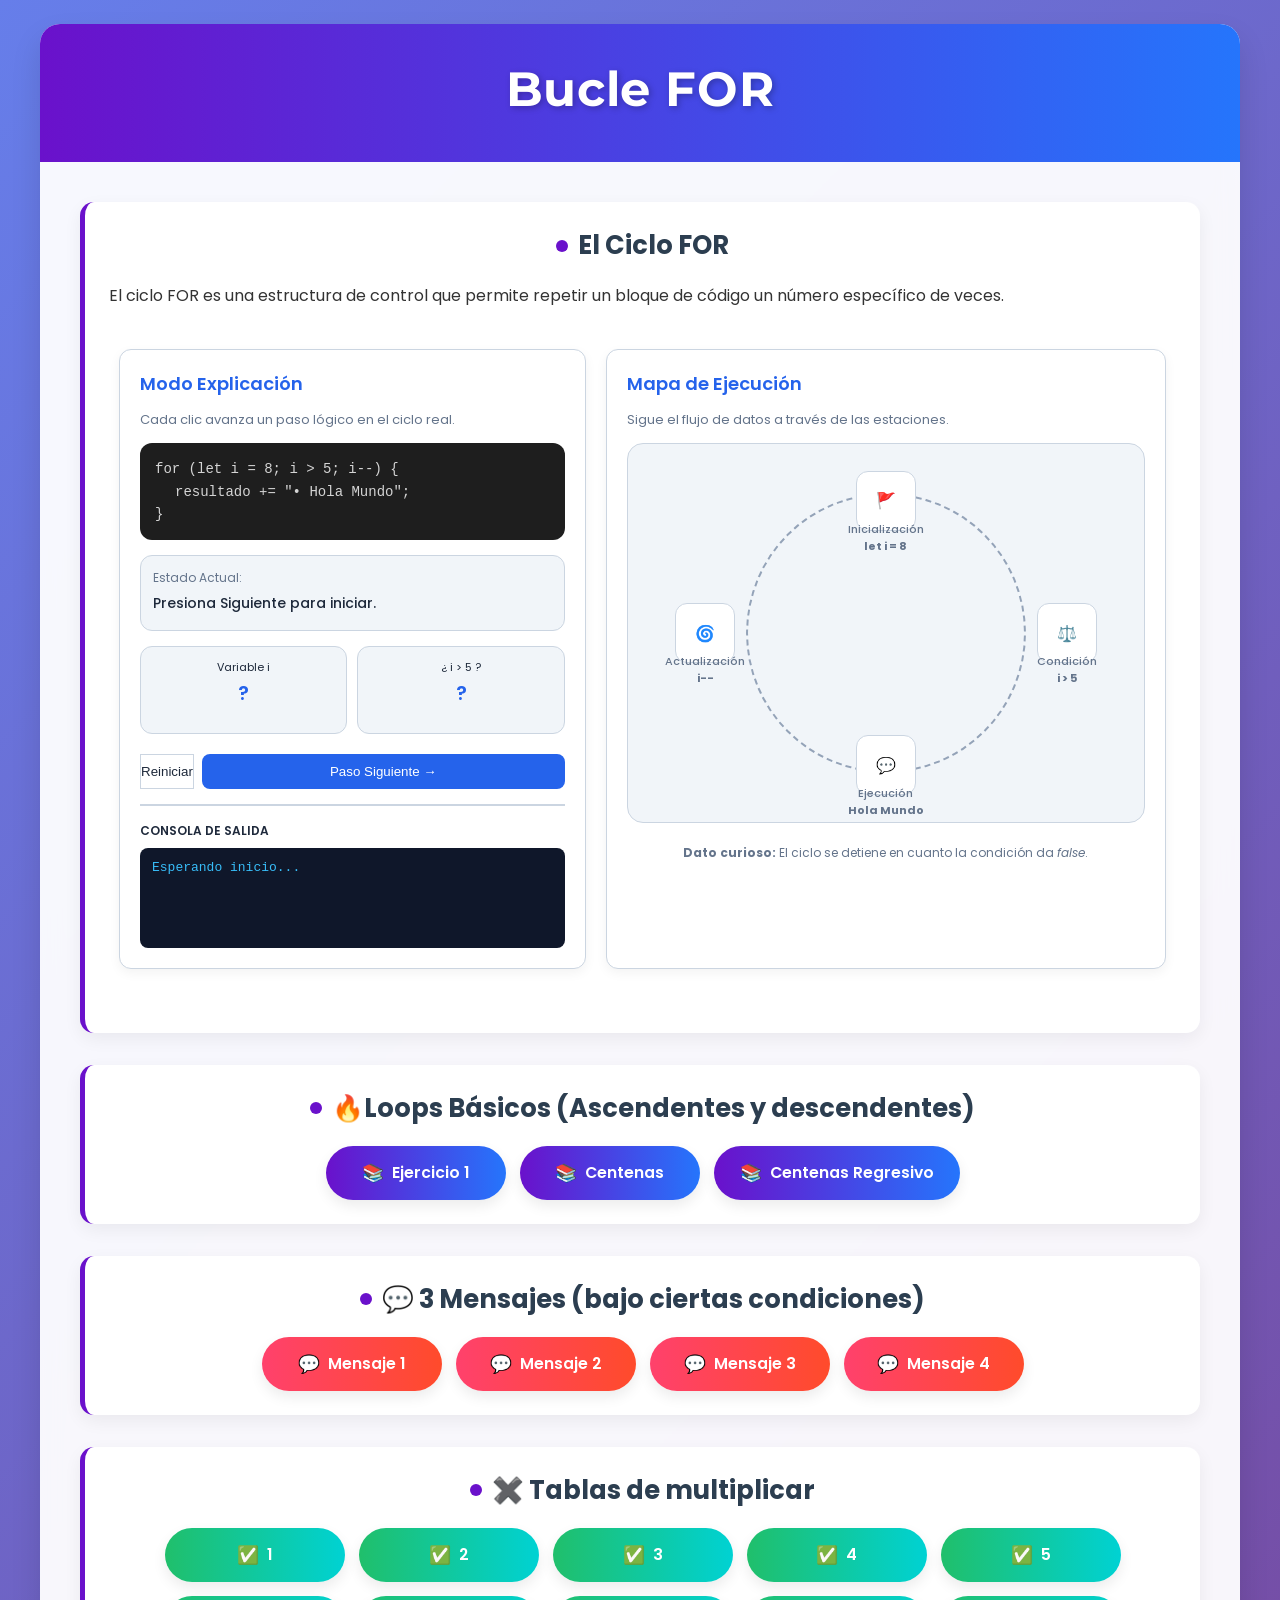
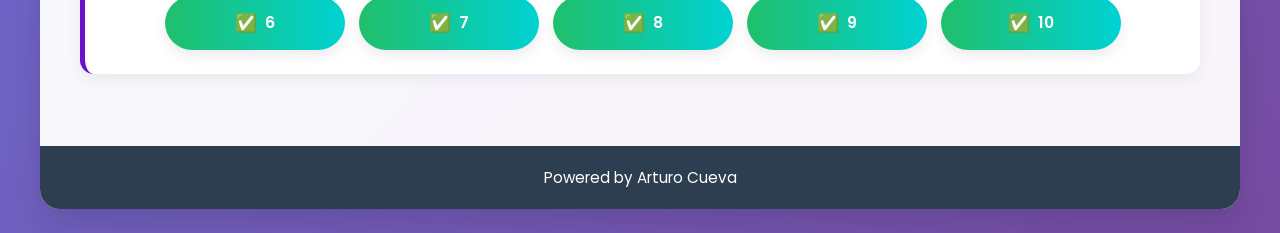
==== index.html @ 40734dd5 "Taller FOR. Agrega animacion de explicacion, js y css respectivos" ====
<!DOCTYPE html>
<html lang="en">
<head>
    <meta charset="UTF-8">
    <meta name="viewport" content="width=device-width, initial-scale=1.0">
    <title>Repaso Ciclo FOR</title>
    <link rel="stylesheet" href="repaso.css">
    <link rel="stylesheet" href="animacionBucle.css">
    <script src="repaso.js"></script>
    <script src="animacionBucle.js"></script>
    <link href="https://fonts.googleapis.com/css2?family=Poppins:wght@400;600;700&family=Montserrat:wght@800&display=swap" rel="stylesheet">
    
</head>
<body>
    <div class="container">
        <header>
            <h1>Bucle FOR</h1>
        </header>
        
        <main>
            <section class="exercise-section">
                <h2>El Ciclo FOR</h2>
                <p>El ciclo FOR es una estructura de control que permite repetir un bloque de código un número específico de veces.</p>
                <div class="animacion">
                    
                </div>
            </section>
            <section class="exercise-section">
                <h2>🔥Loops Básicos (Ascendentes y descendentes)</h2>
                <div class="button-group">
                    <button class="btn btn-primary" onclick="mostrar(1)">Ejercicio 1</button>
                    <button class="btn btn-primary" onclick="mostrar(2)">Centenas</button>
                    <button class="btn btn-primary" onclick="mostrar(3)">Centenas Regresivo</button>
                </div>
            </section>
            
            <section class="exercise-section">
                <h2>💬 3 Mensajes  (bajo ciertas condiciones)</h2>
                <div class="button-group">
                    <button class="btn btn-secondary" onclick="mostrar(4)">Mensaje 1</button>
                    <button class="btn btn-secondary" onclick="mostrar(5)">Mensaje 2</button>
                    <button class="btn btn-secondary" onclick="mostrar(6)">Mensaje 3</button>
                    <button class="btn btn-secondary" onclick="mostrar(7)">Mensaje 4</button>
                </div>
            </section>
            
            <section class="exercise-section">
                <h2>✖️ Tablas de multiplicar</h2>
                <div class="button-group">
                    <button class="btn btn-tertiary" onclick="mostrar(8)">1</button>
                    <button class="btn btn-tertiary" onclick="mostrar(9)">2</button>
                    <button class="btn btn-tertiary" onclick="mostrar(10)">3</button>
                    <button class="btn btn-tertiary" onclick="mostrar(11)">4</button>
                    <button class="btn btn-tertiary" onclick="mostrar(12)">5</button>
                    <button class="btn btn-tertiary" onclick="mostrar(13)">6</button>
                    <button class="btn btn-tertiary" onclick="mostrar(14)">7</button>
                    <button class="btn btn-tertiary" onclick="mostrar(15)">8</button>
                    <button class="btn btn-tertiary" onclick="mostrar(16)">9</button>
                    <button class="btn btn-tertiary" onclick="mostrar(17)">10</button>
                </div>
            </section>
        </main>
        
        <footer>
            <p> Powered by Arturo Cueva</p>
        </footer>
    </div>
</body>
</html>
---- repaso.css ----
/* repaso.css - Versión responsive y con contenedores más anchos */

/* === Variables de color y breakpoints === */
:root {
    --primary: #6a11cb;
    --secondary: #2575fc;
    --accent: #ff416c;
    --dark: #2c3e50;
    --light: #f8f9fa;
    --success: #20bf6b;
    --warning: #f7b731;
    --danger: #eb3b5a;

    /* Espaciados y tamaños */
    --container-max: 1100px;
    --page-padding: 24px;
    --card-padding: 24px;

    /* Breakpoints */
    --bp-lg: 1200px;
    --bp-md: 992px;
    --bp-sm: 768px;
    --bp-xs: 480px;
}

/* === Reset básico === */
* {
    margin: 0;
    padding: 0;
    box-sizing: border-box;
}

/* === Body y layout principal === */
body {
    font-family: 'Poppins', sans-serif;
    background: linear-gradient(135deg, #667eea 0%, #764ba2 100%);
    min-height: 100vh;
    padding: var(--page-padding);
    color: #333;
    -webkit-font-smoothing: antialiased;
    -moz-osx-font-smoothing: grayscale;
}

.container {
    max-width: var(--container-max);
    margin: 0 auto;
    background: rgba(255, 255, 255, 0.95);
    border-radius: 20px;
    box-shadow: 0 15px 30px rgba(0, 0, 0, 0.12);
    overflow: hidden;
    backdrop-filter: blur(10px);
}

/* === Header === */
header {
    background: linear-gradient(to right, var(--primary), var(--secondary));
    color: white;
    padding: 36px;
    text-align: center;
}

header h1 {
    font-family: 'Montserrat', sans-serif;
    font-size: 2.6rem;
    margin-bottom: 8px;
    text-shadow: 2px 2px 6px rgba(0, 0, 0, 0.25);
    letter-spacing: 0.6px;
}

header p {
    font-size: 1.05rem;
    opacity: 0.92;
}

/* === Main content === */
main {
    padding: 40px;
}

/* === Exercise sections (cards) === */
.exercise-section {
    margin-bottom: 32px;
    padding: var(--card-padding);
    border-radius: 14px;
    background: white;
    box-shadow: 0 6px 18px rgba(0, 0, 0, 0.06);
    transition: box-shadow 0.25s ease;
    border-left: 5px solid var(--primary);
    /* Anular float/animation por seguridad (prevención de "sube y baja") */
    animation: none !important;
}

.exercise-section:hover {
    transform: none !important;
    box-shadow: 0 8px 22px rgba(0, 0, 0, 0.08);
}

.exercise-section h2 {
    font-size: 1.6rem;
    margin-bottom: 18px;
    display: flex;
    align-items: center;
    justify-content: center;
    color: var(--dark);
}

.exercise-section h2::before {
    content: "";
    display: inline-block;
    width: 12px;
    height: 12px;
    background: var(--primary);
    border-radius: 50%;
    margin-right: 10px;
}

/* === Button group & buttons === */
.button-group {
    display: flex;
    flex-wrap: wrap;
    justify-content: center;
    gap: 14px;
}

.btn {
    font-family: 'Poppins', sans-serif;
    font-weight: 600;
    padding: 12px 22px;
    border: none;
    border-radius: 50px;
    cursor: pointer;
    font-size: 0.98rem;
    transition: box-shadow 0.2s ease, opacity 0.15s ease;
    box-shadow: 0 6px 14px rgba(0, 0, 0, 0.08);
    display: flex;
    align-items: center;
    justify-content: center;
    min-width: 160px;
    text-align: center;
}

/* Suavizar el hover sin desplazar verticalmente */
.btn:hover {
    transform: none;
    box-shadow: 0 10px 20px rgba(0,0,0,0.10);
    opacity: 0.98;
}

.btn:active {
    transform: none;
}

/* Button styles */
.btn-primary {
    background: linear-gradient(to right, var(--primary), var(--secondary));
    color: white;
}

.btn-secondary {
    background: linear-gradient(to right, var(--accent), #ff4b2b);
    color: white;
}

.btn-tertiary {
    background: linear-gradient(to right, var(--success), #00d2d3);
    color: white;
}

/* Icons before text */
.btn::before {
    margin-right: 8px;
    font-size: 1.1rem;
}

.btn-primary::before { content: "📚"; }
.btn-secondary::before { content: "💬"; }
.btn-tertiary::before { content: "✅"; }

/* === Footer === */
footer {
    background: var(--dark);
    color: white;
    text-align: center;
    padding: 20px;
    font-size: 0.95rem;
}

/* === Popup styles (sin cambios funcionales) === */
.popup-overlay {
    position: fixed;
    top: 0;
    left: 0;
    width: 100%;
    height: 100%;
    background: rgba(0, 0, 0, 0.7);
    display: flex;
    justify-content: center;
    align-items: center;
    z-index: 1000;
    backdrop-filter: blur(5px);
}

.popup-content {
    background: white;
    border-radius: 15px;
    padding: 30px;
    max-width: 90%;
    width: 520px;
    box-shadow: 0 20px 40px rgba(0, 0, 0, 0.3);
    position: relative;
    animation: popup-appear 0.36s ease;
}

@keyframes popup-appear {
    from { opacity: 0; transform: translateY(12px) scale(0.98); }
    to   { opacity: 1; transform: translateY(0) scale(1); }
}

.popup-content h3 {
    color: var(--primary);
    margin-top: 0;
    font-size: 1.5rem;
    border-bottom: 2px solid #eee;
    padding-bottom: 12px;
    margin-bottom: 18px;
    text-align: center;
}

.popup-content pre {
    background: #f8f9fa;
    border-radius: 10px;
    padding: 16px;
    font-family: 'Courier New', monospace;
    font-size: 1rem;
    line-height: 1.5;
    max-height: 320px;
    overflow-y: auto;
    white-space: pre-wrap;
    text-align: left;
}

.popup-close {
    position: absolute;
    top: 12px;
    right: 16px;
    font-size: 1.4rem;
    background: none;
    border: none;
    cursor: pointer;
    color: #999;
    transition: color 0.18s;
}

.popup-close:hover { color: var(--danger); }

/* === Responsive adjustments === */

/* Large desktops ( > 1200px ) - make container a touch wider on very large screens */
@media (min-width: 1201px) {
    :root { --container-max: 1200px; }
    header h1 { font-size: 3rem; }
    .btn { min-width: 180px; padding: 14px 26px; }
}

/* Medium screens (<= 1200px) */
@media (max-width: 1200px) {
    main { padding: 36px; }
    .container { margin: 12px auto; }
}

/* Tablets and small laptops (<= 992px) */
@media (max-width: 992px) {
    .container { max-width: 920px; }
    header { padding: 30px; }
    header h1 { font-size: 2.4rem; }
    main { padding: 32px; }
    .exercise-section { padding: 20px; border-radius: 12px; }
    .btn { min-width: 150px; padding: 12px 20px; font-size: 0.95rem; }
}

/* Small tablets and large phones (<= 768px) - stack layouts */
@media (max-width: 768px) {
    :root { --container-max: 100%; }
    .container { margin: 8px; border-radius: 12px; }
    main { padding: 20px; }
    .grid-two {
        display: block;
    }
    .exercise-section h2 { font-size: 1.4rem; }
    .button-group { gap: 12px; }
    .btn { width: 100%; min-width: 0; }
}

/* Extra small phones (<= 480px) */
@media (max-width: 480px) {
    header { padding: 20px; }
    header h1 { font-size: 1.6rem; }
    main { padding: 16px; }
    .exercise-section { padding: 16px; }
    .btn { padding: 10px 14px; font-size: 0.95rem; border-radius: 10px; }
    .popup-content { padding: 16px; width: 95%; }
    .popup-content h3 { font-size: 1.25rem; }
}

/* === Utility tweaks for specific elements that could feel apretados === */

/* Slightly larger spacing in the main cards content */
.exercise-section p,
.exercise-section li {
    line-height: 1.6;
    margin-bottom: 12px;
}

/* Make code blocks and terminals more roomy */
.code-block, pre, code {
    font-size: 0.95rem;
}

/* If you use a terminal-like output box, give it breathing room */
.terminal {
    min-height: 120px;
    padding: 12px;
    border-radius: 8px;
    background: #0f172a;
    color: #38bdf8;
    font-family: monospace;
    overflow-y: auto;
}

/* Buttons group on small screens - vertical stacked look */
@media (max-width: 640px) {
    .button-group {
        display: flex;
        flex-direction: column;
    }
}

/* === Accessibility & focus styles === */
.btn:focus,
.popup-close:focus {
    outline: 3px solid rgba(37,99,235,0.18);
    outline-offset: 2px;
}

/* End of repaso.css */
---- animacionBucle.css ----
/* Animación - Mapa de Aventuras */

.animacion {
  margin: 30px 0;
  font-family: 'Poppins', sans-serif;
}

.hero-wrap {
  font-family: inherit;
  color: #1e293b;
  padding: 10px;
}

.grid-view {
  display: grid;
  grid-template-columns: 1fr 1.2fr;
  gap: 20px;
}

.card {
  background: #ffffff;
  border: 0.5px solid #cbd5e1;
  border-radius: 12px;
  padding: 20px;
  box-shadow: 0 4px 12px rgba(0, 0, 0, 0.05);
}

.title {
  font-size: 18px;
  font-weight: 600;
  margin: 0 0 4px;
  color: #2563eb;
}

.desc {
  font-size: 13px;
  color: #64748b;
  margin-bottom: 20px;
}

.code-display {
  font-family: monospace;
  font-size: 14px;
  background: #1e1e1e;
  color: #d4d4d4;
  padding: 15px;
  border-radius: 12px;
  line-height: 1.6;
  margin-bottom: 15px;
  position: relative;
  overflow: hidden;
}

.code-hl {
  background: rgba(38, 139, 210, 0.3);
  border-left: 3px solid #2563eb;
  margin: 0 -15px;
  padding: 0 12px;
}

.canvas {
  position: relative;
  height: 380px;
  background: #f1f5f9;
  border-radius: 16px;
  border: 0.5px solid #cbd5e1;
  overflow: hidden;
}

.path {
  position: absolute;
  top: 50%;
  left: 50%;
  width: 280px;
  height: 280px;
  border: 2px dashed #94a3b8;
  border-radius: 50%;
  transform: translate(-50%, -50%);
}

.station {
  position: absolute;
  width: 60px;
  height: 60px;
  border-radius: 12px;
  background: #ffffff;
  border: 1px solid #cbd5e1;
  display: flex;
  align-items: center;
  justify-content: center;
  transform: translate(-50%, -50%);
  transition: all 0.4s cubic-bezier(0.175, 0.885, 0.32, 1.275);
  z-index: 10;
}

.station.active {
  border-color: #2563eb;
  box-shadow: 0 0 15px rgba(37, 99, 235, 0.4);
  transform: translate(-50%, -50%) scale(1.15);
  border-width: 2px;
}

.label-tag {
  position: absolute;
  bottom: -25px;
  width: 100px;
  text-align: center;
  font-size: 11px;
  font-weight: 500;
  color: #64748b;
}

.player {
  position: absolute;
  width: 20px;
  height: 20px;
  background: #2563eb;
  border-radius: 50%;
  border: 3px solid white;
  transform: translate(-50%, -50%);
  transition: all 0.6s ease-in-out;
  z-index: 20;
  box-shadow: 0 2px 8px rgba(0, 0, 0, 0.2);
}

.stats-row {
  display: grid;
  grid-template-columns: repeat(2, 1fr);
  gap: 10px;
  margin-top: 15px;
}

.stat-box {
  background: #f1f5f9;
  padding: 12px;
  border-radius: 12px;
  text-align: center;
  border: 0.5px solid #cbd5e1;
}

.stat-val {
  font-size: 20px;
  font-weight: 600;
  color: #2563eb;
}

.output-card {
  border-top: 2px solid #cbd5e1;
  margin-top: 15px;
  padding-top: 15px;
}

.terminal {
  background: #0f172a;
  color: #38bdf8;
  font-family: monospace;
  font-size: 13px;
  padding: 12px;
  border-radius: 8px;
  min-height: 100px;
  overflow-y: auto;
  white-space: pre-wrap;
}

.btn-grp {
  display: flex;
  gap: 8px;
  margin-top: 20px;
}

button#nextBtn,
button#resetBtn {
  flex: 1;
  padding: 10px;
  border-radius: 8px;
  border: none;
  background: #2563eb;
  color: white;
  cursor: pointer;
  font-weight: 500;
  transition: opacity 0.2s;
}

button:disabled {
  opacity: 0.4;
}

.btn-outline {
  background: transparent;
  border: 1px solid #cbd5e1;
  color: #1e293b;
}
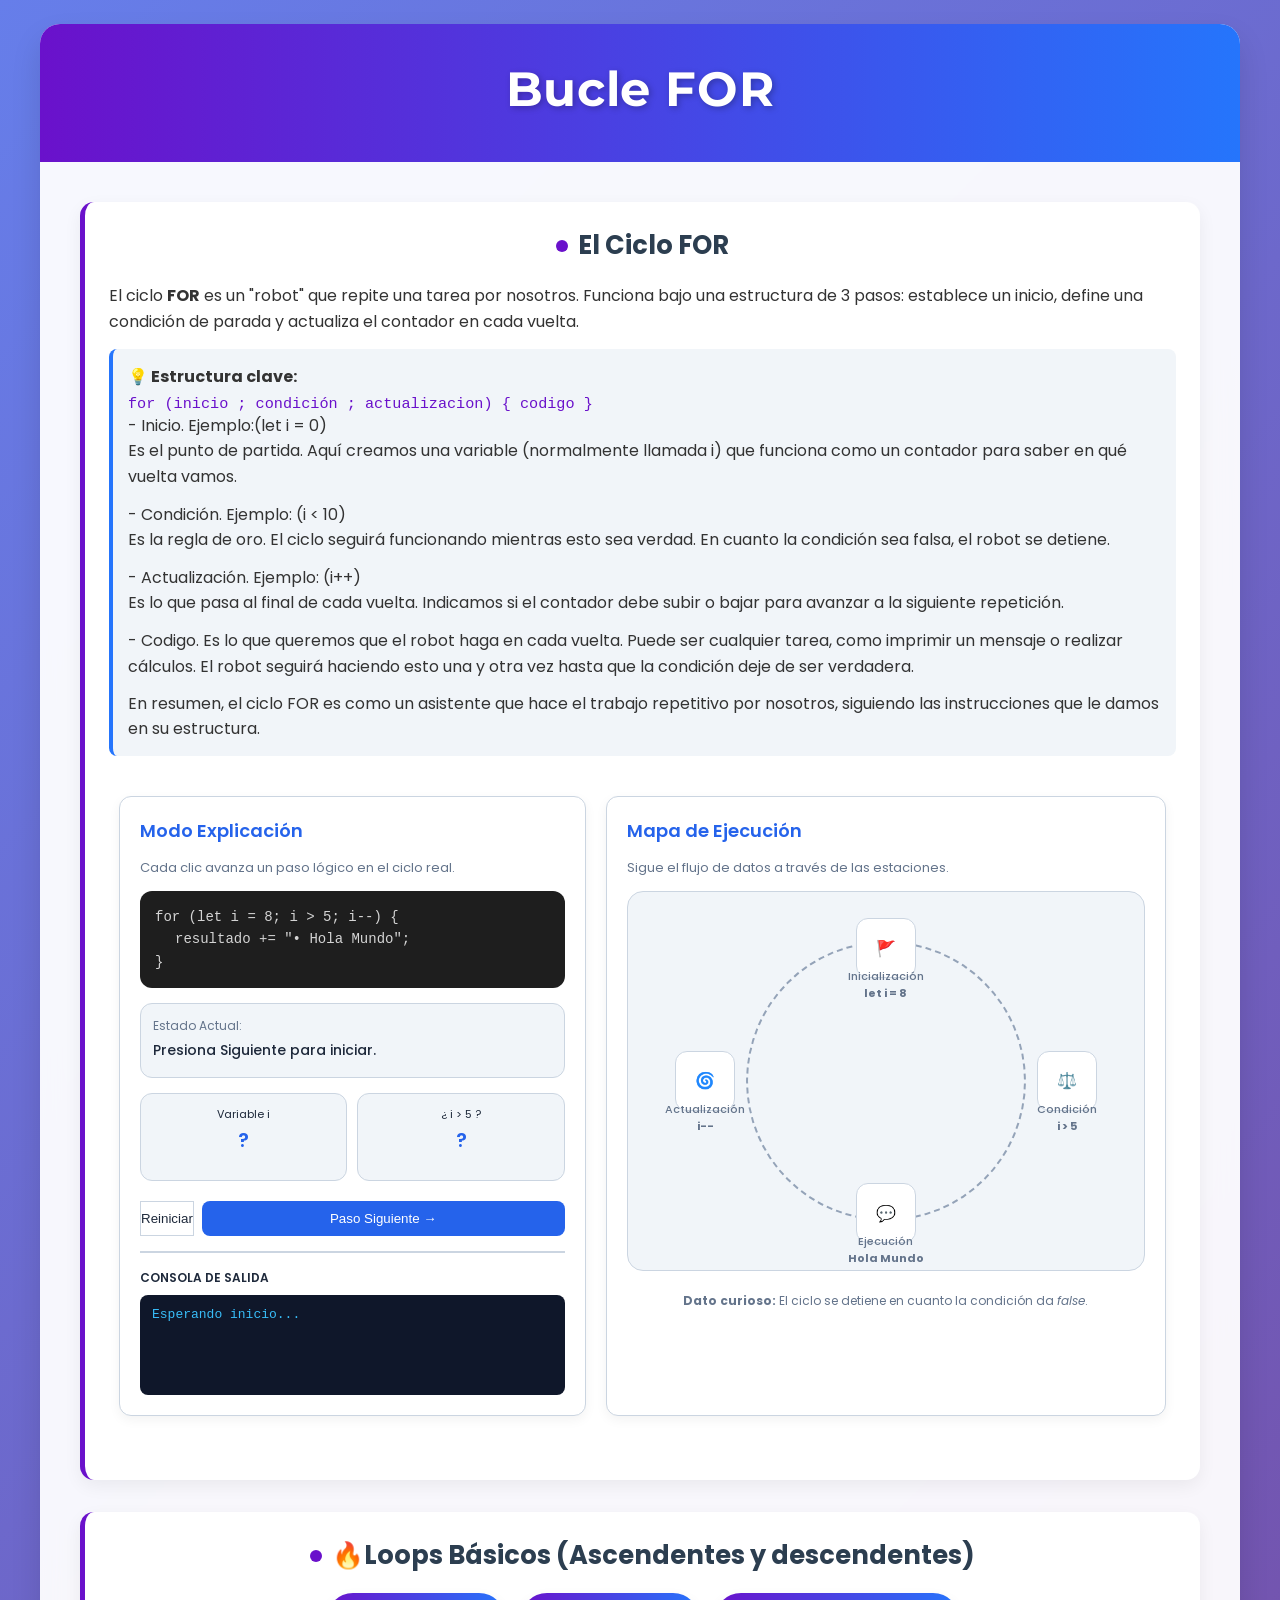
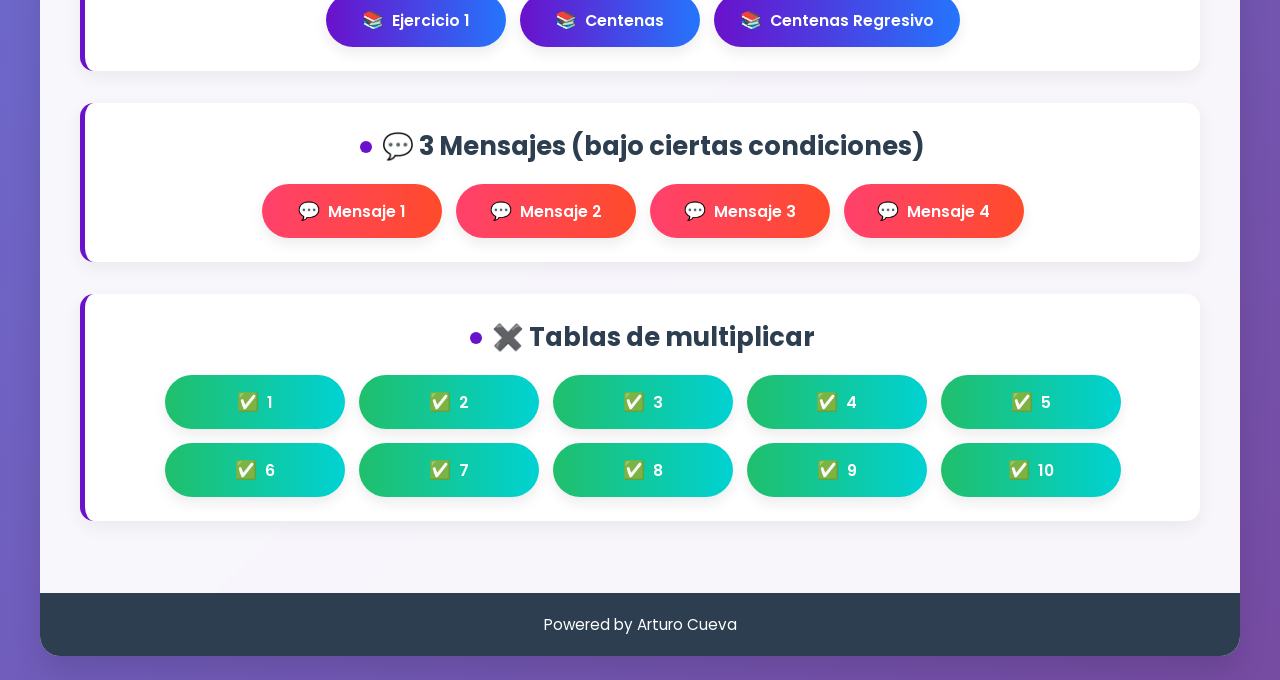
==== commit 080b7508: "Taller FOR. Agrega animacion descripcion de ciclo, cambio de nombre de HTML para Vercel" ====
--- a/index.html
+++ b/index.html
@@ -1,69 +1,134 @@
-<!DOCTYPE html>
+<!doctype html>
 <html lang="en">
-<head>
-    <meta charset="UTF-8">
-    <meta name="viewport" content="width=device-width, initial-scale=1.0">
+  <head>
+    <meta charset="UTF-8" />
+    <meta name="viewport" content="width=device-width, initial-scale=1.0" />
     <title>Repaso Ciclo FOR</title>
-    <link rel="stylesheet" href="repaso.css">
-    <link rel="stylesheet" href="animacionBucle.css">
+    <link rel="stylesheet" href="repaso.css" />
+    <link rel="stylesheet" href="animacionBucle.css" />
     <script src="repaso.js"></script>
     <script src="animacionBucle.js"></script>
-    <link href="https://fonts.googleapis.com/css2?family=Poppins:wght@400;600;700&family=Montserrat:wght@800&display=swap" rel="stylesheet">
-    
-</head>
-<body>
+    <link
+      href="https://fonts.googleapis.com/css2?family=Poppins:wght@400;600;700&family=Montserrat:wght@800&display=swap"
+      rel="stylesheet"
+    />
+  </head>
+  <body>
     <div class="container">
-        <header>
-            <h1>Bucle FOR</h1>
-        </header>
-        
-        <main>
-            <section class="exercise-section">
-                <h2>El Ciclo FOR</h2>
-                <p>El ciclo FOR es una estructura de control que permite repetir un bloque de código un número específico de veces.</p>
-                <div class="animacion">
-                    
-                </div>
-            </section>
-            <section class="exercise-section">
-                <h2>🔥Loops Básicos (Ascendentes y descendentes)</h2>
-                <div class="button-group">
-                    <button class="btn btn-primary" onclick="mostrar(1)">Ejercicio 1</button>
-                    <button class="btn btn-primary" onclick="mostrar(2)">Centenas</button>
-                    <button class="btn btn-primary" onclick="mostrar(3)">Centenas Regresivo</button>
-                </div>
-            </section>
-            
-            <section class="exercise-section">
-                <h2>💬 3 Mensajes  (bajo ciertas condiciones)</h2>
-                <div class="button-group">
-                    <button class="btn btn-secondary" onclick="mostrar(4)">Mensaje 1</button>
-                    <button class="btn btn-secondary" onclick="mostrar(5)">Mensaje 2</button>
-                    <button class="btn btn-secondary" onclick="mostrar(6)">Mensaje 3</button>
-                    <button class="btn btn-secondary" onclick="mostrar(7)">Mensaje 4</button>
-                </div>
-            </section>
-            
-            <section class="exercise-section">
-                <h2>✖️ Tablas de multiplicar</h2>
-                <div class="button-group">
-                    <button class="btn btn-tertiary" onclick="mostrar(8)">1</button>
-                    <button class="btn btn-tertiary" onclick="mostrar(9)">2</button>
-                    <button class="btn btn-tertiary" onclick="mostrar(10)">3</button>
-                    <button class="btn btn-tertiary" onclick="mostrar(11)">4</button>
-                    <button class="btn btn-tertiary" onclick="mostrar(12)">5</button>
-                    <button class="btn btn-tertiary" onclick="mostrar(13)">6</button>
-                    <button class="btn btn-tertiary" onclick="mostrar(14)">7</button>
-                    <button class="btn btn-tertiary" onclick="mostrar(15)">8</button>
-                    <button class="btn btn-tertiary" onclick="mostrar(16)">9</button>
-                    <button class="btn btn-tertiary" onclick="mostrar(17)">10</button>
-                </div>
-            </section>
-        </main>
-        
-        <footer>
-            <p> Powered by Arturo Cueva</p>
-        </footer>
+      <header>
+        <h1>Bucle FOR</h1>
+      </header>
+
+      <main>
+        <section class="exercise-section">
+          <h2>El Ciclo FOR</h2>
+          <p>
+            El ciclo <strong>FOR</strong>
+            es un "robot" que repite una tarea por nosotros. Funciona bajo una
+            estructura de 3 pasos: establece un inicio, define una condición de
+            parada y actualiza el contador en cada vuelta.
+          </p>
+          <div
+            style="
+              background: #f1f5f9;
+              padding: 15px;
+              border-radius: 8px;
+              margin: 15px 0;
+              border-left: 4px solid var(--secondary);
+            "
+          >
+            <p style="margin-bottom: 5px">
+              <strong>💡 Estructura clave:</strong>
+            </p>
+            <code
+              style="
+                display: block;
+                font-family: monospace;
+                color: var(--primary);
+              "
+              >for (inicio ; condición ; actualizacion) { codigo }</code
+            >
+            <p>
+              - Inicio. Ejemplo:(let i = 0) <br>Es el punto de partida. Aquí creamos
+              una variable (normalmente llamada i) que funciona como un contador
+              para saber en qué vuelta vamos.
+            </p>
+            <p>
+              - Condición. Ejemplo: (i < 10) <br>Es la regla de oro. El ciclo seguirá
+              funcionando mientras esto sea verdad. En cuanto la condición sea
+              falsa, el robot se detiene.
+            </p>
+            <p>
+              - Actualización. Ejemplo: (i++) <br>Es lo que pasa al final de cada vuelta.
+              Indicamos si el contador debe subir o bajar para avanzar a la
+              siguiente repetición.
+            </p>
+            <p>
+                - Codigo. Es lo que queremos que el robot haga en cada vuelta. Puede ser cualquier tarea, como imprimir un mensaje o realizar cálculos. El robot seguirá
+                haciendo esto una y otra vez hasta que la condición deje de ser verdadera.
+            </p>
+              En resumen, el ciclo FOR es como un asistente que hace el trabajo repetitivo
+              por nosotros, siguiendo las instrucciones que le damos en su estructura.
+          </div>
+
+          <div class="animacion">
+            <!-- Aquí se carga tu animación -->
+          </div>
+          <div class="animacion"></div>
+        </section>
+        <section class="exercise-section">
+          <h2>🔥Loops Básicos (Ascendentes y descendentes)</h2>
+          <div class="button-group">
+            <button class="btn btn-primary" onclick="mostrar(1)">
+              Ejercicio 1
+            </button>
+            <button class="btn btn-primary" onclick="mostrar(2)">
+              Centenas
+            </button>
+            <button class="btn btn-primary" onclick="mostrar(3)">
+              Centenas Regresivo
+            </button>
+          </div>
+        </section>
+
+        <section class="exercise-section">
+          <h2>💬 3 Mensajes (bajo ciertas condiciones)</h2>
+          <div class="button-group">
+            <button class="btn btn-secondary" onclick="mostrar(4)">
+              Mensaje 1
+            </button>
+            <button class="btn btn-secondary" onclick="mostrar(5)">
+              Mensaje 2
+            </button>
+            <button class="btn btn-secondary" onclick="mostrar(6)">
+              Mensaje 3
+            </button>
+            <button class="btn btn-secondary" onclick="mostrar(7)">
+              Mensaje 4
+            </button>
+          </div>
+        </section>
+
+        <section class="exercise-section">
+          <h2>✖️ Tablas de multiplicar</h2>
+          <div class="button-group">
+            <button class="btn btn-tertiary" onclick="mostrar(8)">1</button>
+            <button class="btn btn-tertiary" onclick="mostrar(9)">2</button>
+            <button class="btn btn-tertiary" onclick="mostrar(10)">3</button>
+            <button class="btn btn-tertiary" onclick="mostrar(11)">4</button>
+            <button class="btn btn-tertiary" onclick="mostrar(12)">5</button>
+            <button class="btn btn-tertiary" onclick="mostrar(13)">6</button>
+            <button class="btn btn-tertiary" onclick="mostrar(14)">7</button>
+            <button class="btn btn-tertiary" onclick="mostrar(15)">8</button>
+            <button class="btn btn-tertiary" onclick="mostrar(16)">9</button>
+            <button class="btn btn-tertiary" onclick="mostrar(17)">10</button>
+          </div>
+        </section>
+      </main>
+
+      <footer>
+        <p>Powered by Arturo Cueva</p>
+      </footer>
     </div>
-</body>
-</html>+  </body>
+</html>
